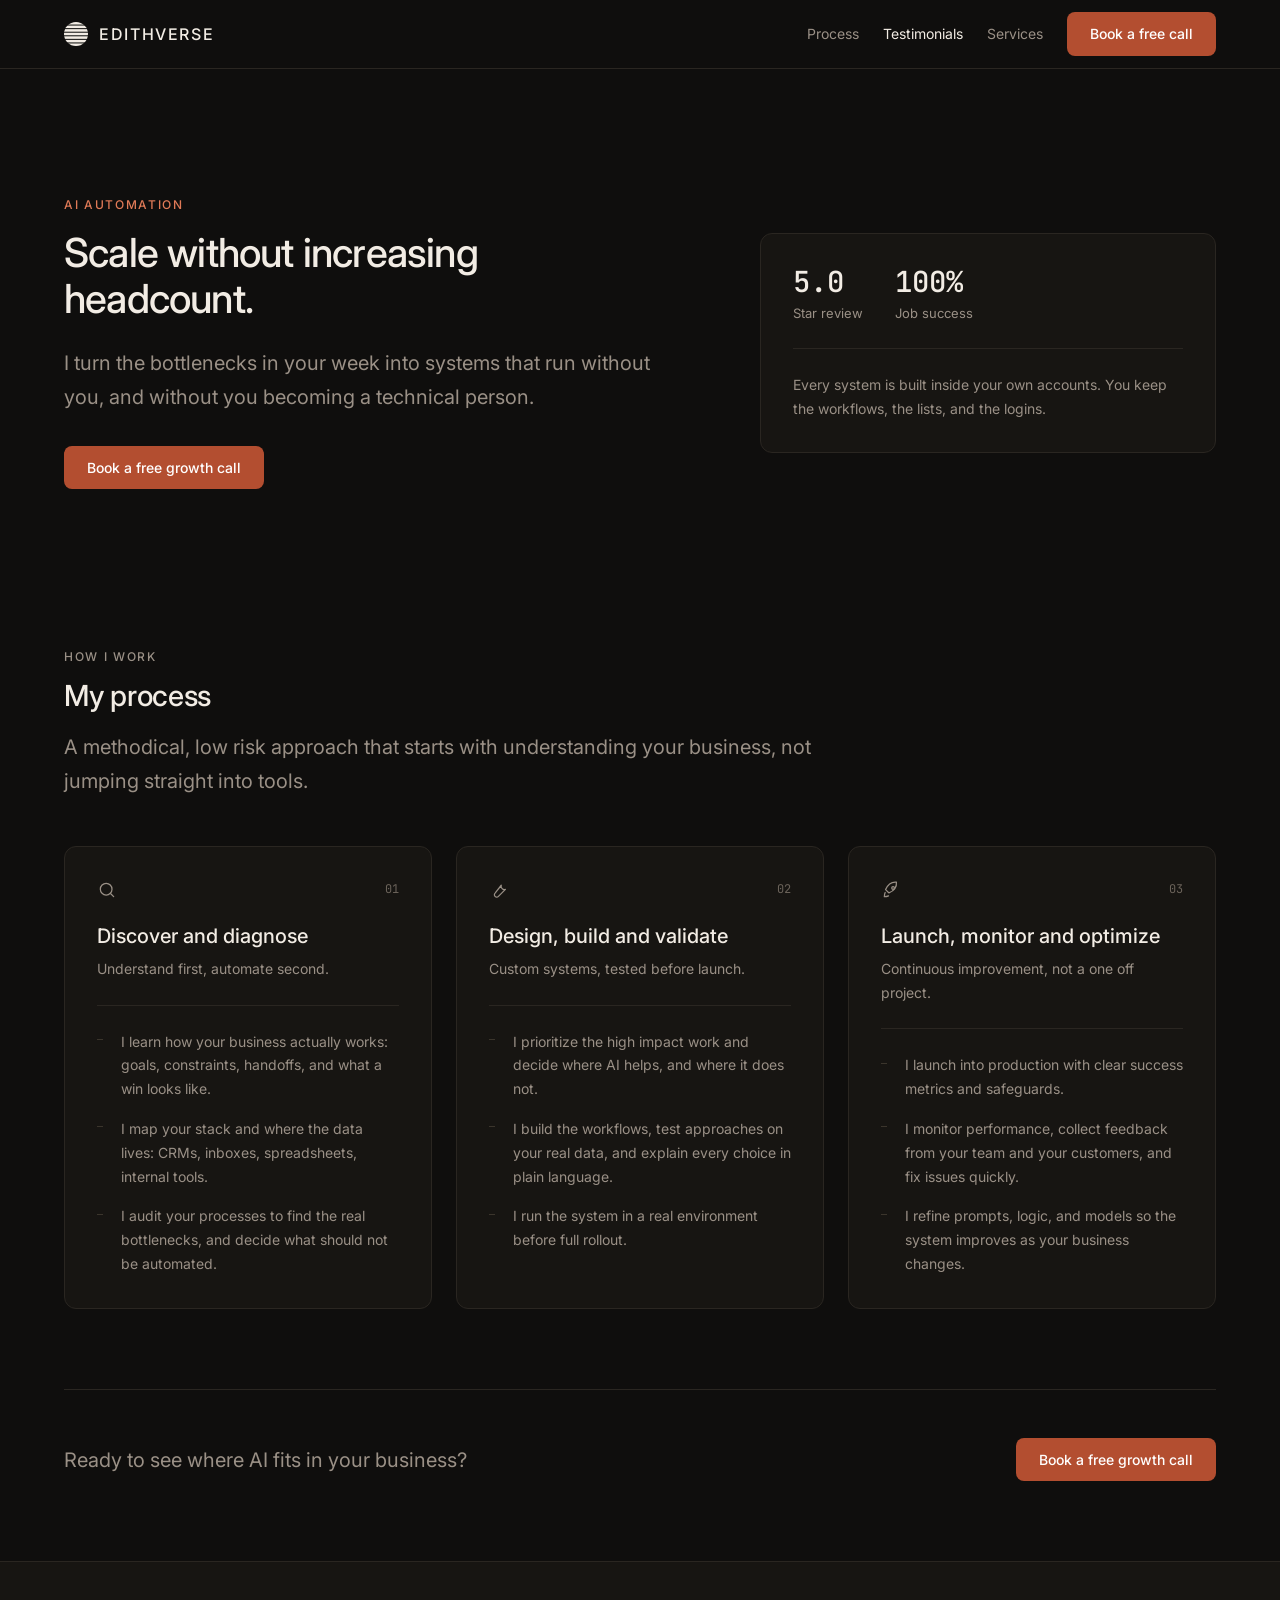
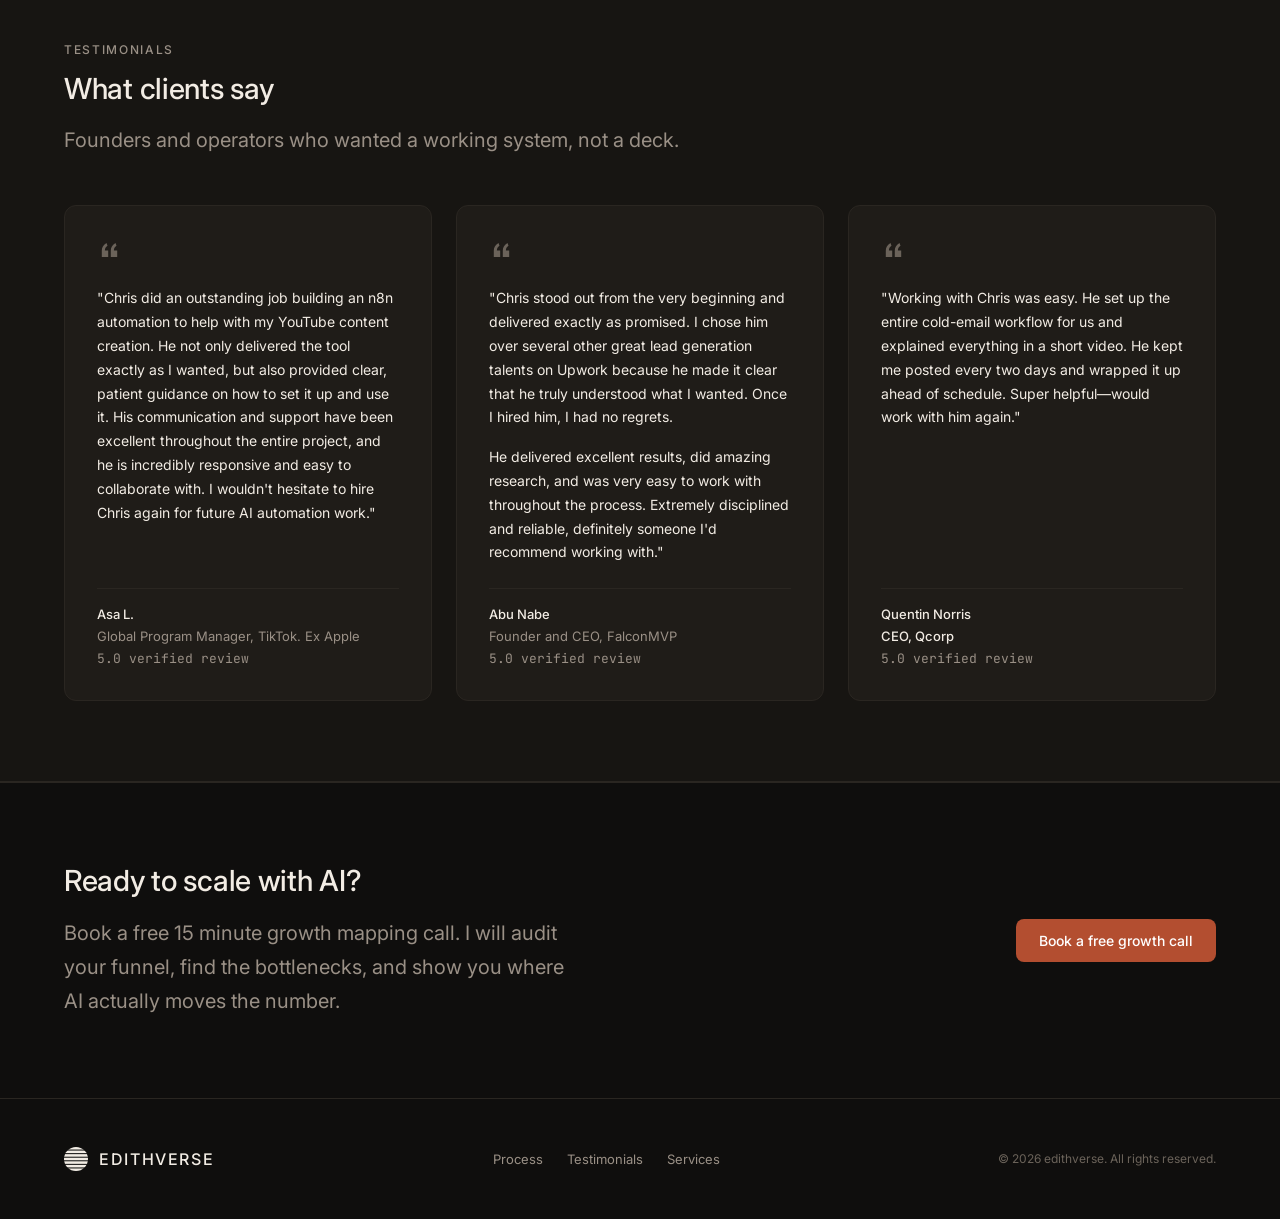
==== index.html @ 5eaa959d "Initial commit: edithverse marketing site Static two-page site, no build step.  - index.html: hero, " ====
<!doctype html>
<html lang="en">
<head>
<meta charset="utf-8">
<meta name="viewport" content="width=device-width, initial-scale=1">
<title>edithverse — AI automation systems</title>
<meta name="description" content="AI automation systems for agencies, recruiters, and real estate teams. Built on your accounts, handed over with no lock in.">
<meta name="theme-color" content="#0F0E0D">
<link rel="preconnect" href="https://fonts.googleapis.com">
<link rel="preconnect" href="https://fonts.gstatic.com" crossorigin>
<link href="https://fonts.googleapis.com/css2?family=Inter:wght@400;500&family=JetBrains+Mono:wght@400;500&display=swap" rel="stylesheet">
<link rel="stylesheet" href="styles.css?v=20260731f">
<link rel="icon" type="image/svg+xml" href="assets/logo/favicon.svg">
</head>
<body>

<a class="skip-link" href="#main">Skip to content</a>

<!-- ============ HEADER ============ -->
<header class="site-header">
  <div class="container header-inner">
    <a class="brand" href="#top">
      <span class="brand-mark" aria-hidden="true">
        <svg viewBox="0 0 100 100">
          <mask id="evBandsNav">
            <rect width="100" height="100" fill="#000"/>
            <g fill="#fff">
              <rect y="0" width="100" height="10.6"/>
              <rect y="14.9" width="100" height="10.6"/>
              <rect y="29.8" width="100" height="10.6"/>
              <rect y="44.7" width="100" height="10.6"/>
              <rect y="59.6" width="100" height="10.6"/>
              <rect y="74.5" width="100" height="10.6"/>
              <rect y="89.4" width="100" height="10.6"/>
            </g>
          </mask>
          <circle cx="50" cy="50" r="50" fill="currentColor" mask="url(#evBandsNav)"/>
        </svg>
      </span>
      <span class="brand-word">edithverse</span>
    </a>

    <nav class="site-nav" aria-label="Primary">
      <a href="#process">Process</a>
      <a href="#testimonials">Testimonials</a>
      <a href="services.html">Services</a>
      <a class="btn btn-primary header-cta" href="https://calendly.com/chrislx/discovery-call" target="_blank" rel="noopener noreferrer">Book a free call</a>
    </nav>
  </div>
</header>

<main id="main">

  <!-- ============ HERO ============ -->
  <section class="hero" id="top">
    <div class="hero-paths" aria-hidden="true">
      <svg viewBox="0 0 696 316" fill="none" preserveAspectRatio="xMidYMid slice">
        <path pathLength="1" d="M-380 -189C-380 -189 -312 216 152 343C616 470 684 875 684 875" stroke-width="0.5" stroke-opacity="0.04" style="--dur:20.0s;--delay:0.0s"/>
        <path pathLength="1" d="M-385 -195C-385 -195 -317 210 157 337C621 464 689 869 689 869" stroke-width="0.53" stroke-opacity="0.049" style="--dur:24.1s;--delay:-18.3s"/>
        <path pathLength="1" d="M-390 -201C-390 -201 -322 204 162 331C626 458 694 863 694 863" stroke-width="0.56" stroke-opacity="0.058" style="--dur:28.2s;--delay:-16.6s"/>
        <path pathLength="1" d="M-395 -207C-395 -207 -327 198 167 325C631 452 699 857 699 857" stroke-width="0.59" stroke-opacity="0.067" style="--dur:22.2s;--delay:-14.9s"/>
        <path pathLength="1" d="M-400 -213C-400 -213 -332 192 172 319C636 446 704 851 704 851" stroke-width="0.62" stroke-opacity="0.076" style="--dur:26.3s;--delay:-13.2s"/>
        <path pathLength="1" d="M-405 -219C-405 -219 -337 186 177 313C641 440 709 845 709 845" stroke-width="0.65" stroke-opacity="0.085" style="--dur:20.3s;--delay:-11.5s"/>
        <path pathLength="1" d="M-410 -225C-410 -225 -342 180 182 307C646 434 714 839 714 839" stroke-width="0.68" stroke-opacity="0.094" style="--dur:24.4s;--delay:-9.8s"/>
        <path pathLength="1" d="M-415 -231C-415 -231 -347 174 187 301C651 428 719 833 719 833" stroke-width="0.71" stroke-opacity="0.103" style="--dur:28.5s;--delay:-8.1s"/>
        <path pathLength="1" d="M-420 -237C-420 -237 -352 168 192 295C656 422 724 827 724 827" stroke-width="0.74" stroke-opacity="0.112" style="--dur:22.5s;--delay:-6.4s"/>
        <path pathLength="1" d="M-425 -243C-425 -243 -357 162 197 289C661 416 729 821 729 821" stroke-width="0.77" stroke-opacity="0.121" style="--dur:26.6s;--delay:-4.7s"/>
        <path pathLength="1" d="M-430 -249C-430 -249 -362 156 202 283C666 410 734 815 734 815" stroke-width="0.8" stroke-opacity="0.13" style="--dur:20.6s;--delay:-3.0s"/>
        <path pathLength="1" d="M-435 -255C-435 -255 -367 150 207 277C671 404 739 809 739 809" stroke-width="0.83" stroke-opacity="0.139" style="--dur:24.7s;--delay:-1.3s"/>
        <path pathLength="1" d="M-440 -261C-440 -261 -372 144 212 271C676 398 744 803 744 803" stroke-width="0.86" stroke-opacity="0.148" style="--dur:28.8s;--delay:-19.6s"/>
        <path pathLength="1" d="M-445 -267C-445 -267 -377 138 217 265C681 392 749 797 749 797" stroke-width="0.89" stroke-opacity="0.157" style="--dur:22.8s;--delay:-17.9s"/>
        <path pathLength="1" d="M-450 -273C-450 -273 -382 132 222 259C686 386 754 791 754 791" stroke-width="0.92" stroke-opacity="0.166" style="--dur:26.9s;--delay:-16.2s"/>
        <path pathLength="1" d="M-455 -279C-455 -279 -387 126 227 253C691 380 759 785 759 785" stroke-width="0.95" stroke-opacity="0.175" style="--dur:20.9s;--delay:-14.5s"/>
        <path pathLength="1" d="M-460 -285C-460 -285 -392 120 232 247C696 374 764 779 764 779" stroke-width="0.98" stroke-opacity="0.184" style="--dur:25.0s;--delay:-12.8s"/>
        <path pathLength="1" d="M-465 -291C-465 -291 -397 114 237 241C701 368 769 773 769 773" stroke-width="1.01" stroke-opacity="0.193" style="--dur:29.1s;--delay:-11.1s"/>
        <path pathLength="1" d="M-470 -297C-470 -297 -402 108 242 235C706 362 774 767 774 767" stroke-width="1.04" stroke-opacity="0.202" style="--dur:23.1s;--delay:-9.4s"/>
        <path pathLength="1" d="M-475 -303C-475 -303 -407 102 247 229C711 356 779 761 779 761" stroke-width="1.07" stroke-opacity="0.211" style="--dur:27.2s;--delay:-7.7s"/>
        <path pathLength="1" d="M-480 -309C-480 -309 -412 96 252 223C716 350 784 755 784 755" stroke-width="1.1" stroke-opacity="0.22" style="--dur:21.2s;--delay:-6.0s"/>
        <path pathLength="1" d="M-485 -315C-485 -315 -417 90 257 217C721 344 789 749 789 749" stroke-width="1.13" stroke-opacity="0.229" style="--dur:25.3s;--delay:-4.3s"/>
        <path pathLength="1" d="M-490 -321C-490 -321 -422 84 262 211C726 338 794 743 794 743" stroke-width="1.16" stroke-opacity="0.238" style="--dur:29.4s;--delay:-2.6s"/>
        <path pathLength="1" d="M-495 -327C-495 -327 -427 78 267 205C731 332 799 737 799 737" stroke-width="1.19" stroke-opacity="0.247" style="--dur:23.4s;--delay:-0.9s"/>
        <path pathLength="1" d="M-500 -333C-500 -333 -432 72 272 199C736 326 804 731 804 731" stroke-width="1.22" stroke-opacity="0.256" style="--dur:27.5s;--delay:-19.2s"/>
        <path pathLength="1" d="M-505 -339C-505 -339 -437 66 277 193C741 320 809 725 809 725" stroke-width="1.25" stroke-opacity="0.265" style="--dur:21.5s;--delay:-17.5s"/>
        <path pathLength="1" d="M-510 -345C-510 -345 -442 60 282 187C746 314 814 719 814 719" stroke-width="1.28" stroke-opacity="0.274" style="--dur:25.6s;--delay:-15.8s"/>
        <path pathLength="1" d="M-515 -351C-515 -351 -447 54 287 181C751 308 819 713 819 713" stroke-width="1.31" stroke-opacity="0.283" style="--dur:29.7s;--delay:-14.1s"/>
        <path pathLength="1" d="M-520 -357C-520 -357 -452 48 292 175C756 302 824 707 824 707" stroke-width="1.34" stroke-opacity="0.292" style="--dur:23.7s;--delay:-12.4s"/>
        <path pathLength="1" d="M-525 -363C-525 -363 -457 42 297 169C761 296 829 701 829 701" stroke-width="1.37" stroke-opacity="0.301" style="--dur:27.8s;--delay:-10.7s"/>
        <path pathLength="1" d="M-530 -369C-530 -369 -462 36 302 163C766 290 834 695 834 695" stroke-width="1.4" stroke-opacity="0.31" style="--dur:21.8s;--delay:-9.0s"/>
        <path pathLength="1" d="M-535 -375C-535 -375 -467 30 307 157C771 284 839 689 839 689" stroke-width="1.43" stroke-opacity="0.319" style="--dur:25.9s;--delay:-7.3s"/>
        <path pathLength="1" d="M-540 -381C-540 -381 -472 24 312 151C776 278 844 683 844 683" stroke-width="1.46" stroke-opacity="0.328" style="--dur:30.0s;--delay:-5.6s"/>
        <path pathLength="1" d="M-545 -387C-545 -387 -477 18 317 145C781 272 849 677 849 677" stroke-width="1.49" stroke-opacity="0.337" style="--dur:24.0s;--delay:-3.9s"/>
        <path pathLength="1" d="M-550 -393C-550 -393 -482 12 322 139C786 266 854 671 854 671" stroke-width="1.52" stroke-opacity="0.346" style="--dur:28.1s;--delay:-2.2s"/>
        <path pathLength="1" d="M-555 -399C-555 -399 -487 6 327 133C791 260 859 665 859 665" stroke-width="1.55" stroke-opacity="0.355" style="--dur:22.1s;--delay:-0.5s"/>
      </svg>
    </div>
    <div class="container hero-grid">
      <div class="hero-copy">
        <p class="eyebrow eyebrow-accent">AI automation</p>
        <h1 class="hero-title">Scale without increasing headcount.</h1>
        <p class="hero-lead">
          I turn the bottlenecks in your week into systems that run without you,
          and without you becoming a technical person.
        </p>
        <a class="btn btn-primary hero-cta" href="https://calendly.com/chrislx/discovery-call" target="_blank" rel="noopener noreferrer">Book a free growth call</a>
      </div>

      <aside class="hero-panel">
        <dl class="stats">
          <div class="stat">
            <dt class="stat-label">Star review</dt>
            <dd class="stat-value">5.0</dd>
          </div>
          <div class="stat">
            <dt class="stat-label">Job success</dt>
            <dd class="stat-value">100%</dd>
          </div>
        </dl>
        <p class="hero-panel-note">
          Every system is built inside your own accounts. You keep the workflows,
          the lists, and the logins.
        </p>
      </aside>
    </div>
  </section>

  <!-- ============ PROCESS ============ -->
  <section class="section" id="process">
    <div class="container">
      <p class="eyebrow">How I work</p>
      <h2 class="section-title">My process</h2>
      <p class="section-lead">
        A methodical, low risk approach that starts with understanding your
        business, not jumping straight into tools.
      </p>

      <div class="cards">
        <article class="card">
          <div class="card-head">
            <span class="card-icon" aria-hidden="true">
              <svg viewBox="0 0 24 24" fill="none" stroke="currentColor" stroke-width="1.5" stroke-linecap="round" stroke-linejoin="round">
                <circle cx="11" cy="11" r="7"/><path d="m20 20-3.5-3.5"/>
              </svg>
            </span>
            <span class="card-step">01</span>
          </div>
          <h3 class="card-title">Discover and diagnose</h3>
          <p class="card-lede">Understand first, automate second.</p>
          <ul class="card-list">
            <li>I learn how your business actually works: goals, constraints, handoffs, and what a win looks like.</li>
            <li>I map your stack and where the data lives: CRMs, inboxes, spreadsheets, internal tools.</li>
            <li>I audit your processes to find the real bottlenecks, and decide what should not be automated.</li>
          </ul>
        </article>

        <article class="card">
          <div class="card-head">
            <span class="card-icon" aria-hidden="true">
              <svg viewBox="0 0 24 24" fill="none" stroke="currentColor" stroke-width="1.5" stroke-linecap="round" stroke-linejoin="round">
                <path d="M14.7 6.3a4 4 0 0 0 5 5l-8.4 8.4a2.8 2.8 0 0 1-4-4l7.4-9.4Z"/>
              </svg>
            </span>
            <span class="card-step">02</span>
          </div>
          <h3 class="card-title">Design, build and validate</h3>
          <p class="card-lede">Custom systems, tested before launch.</p>
          <ul class="card-list">
            <li>I prioritize the high impact work and decide where AI helps, and where it does not.</li>
            <li>I build the workflows, test approaches on your real data, and explain every choice in plain language.</li>
            <li>I run the system in a real environment before full rollout.</li>
          </ul>
        </article>

        <article class="card">
          <div class="card-head">
            <span class="card-icon" aria-hidden="true">
              <svg viewBox="0 0 24 24" fill="none" stroke="currentColor" stroke-width="1.5" stroke-linecap="round" stroke-linejoin="round">
                <path d="M5 15c-1 2-1 4-1 5 1 0 3 0 5-1"/>
                <path d="M9 15 5.5 11.5c3-7 8-9.5 13-9 .5 5-2 10-9 13L9 15Z"/>
                <circle cx="14.5" cy="9.5" r="1.6"/>
              </svg>
            </span>
            <span class="card-step">03</span>
          </div>
          <h3 class="card-title">Launch, monitor and optimize</h3>
          <p class="card-lede">Continuous improvement, not a one off project.</p>
          <ul class="card-list">
            <li>I launch into production with clear success metrics and safeguards.</li>
            <li>I monitor performance, collect feedback from your team and your customers, and fix issues quickly.</li>
            <li>I refine prompts, logic, and models so the system improves as your business changes.</li>
          </ul>
        </article>
      </div>

      <div class="mid-cta">
        <p>Ready to see where AI fits in your business?</p>
        <a class="btn btn-primary" href="https://calendly.com/chrislx/discovery-call" target="_blank" rel="noopener noreferrer">Book a free growth call</a>
      </div>
    </div>
  </section>

  <!-- ============ TESTIMONIALS ============ -->
  <section class="section section-alt" id="testimonials">
    <div class="container">
      <p class="eyebrow">Testimonials</p>
      <h2 class="section-title">What clients say</h2>
      <p class="section-lead">
        Founders and operators who wanted a working system, not a deck.
      </p>

      <div class="cards">
        <figure class="card quote-card">
          <span class="quote-mark" aria-hidden="true">
            <svg viewBox="0 0 24 24" fill="currentColor">
              <path d="M9.5 5C6.5 6.6 4.8 9.3 4.8 12.6V19h6.4v-6.4H7.9c0-2.1.8-3.6 2.6-4.8L9.5 5Zm9 0c-3 1.6-4.7 4.3-4.7 7.6V19h6.4v-6.4h-3.3c0-2.1.8-3.6 2.6-4.8L18.5 5Z"/>
            </svg>
          </span>
          <blockquote>
            "Chris did an outstanding job building an n8n automation to help with my
            YouTube content creation. He not only delivered the tool exactly as I
            wanted, but also provided clear, patient guidance on how to set it up and
            use it. His communication and support have been excellent throughout the
            entire project, and he is incredibly responsive and easy to collaborate
            with. I wouldn't hesitate to hire Chris again for future AI automation work."
          </blockquote>
          <figcaption>
            <span class="quote-name">Asa L.</span>
            <span class="quote-role">Global Program Manager, TikTok. Ex Apple</span>
            <span class="quote-meta">5.0 verified review</span>
          </figcaption>
        </figure>

        <figure class="card quote-card">
          <span class="quote-mark" aria-hidden="true">
            <svg viewBox="0 0 24 24" fill="currentColor">
              <path d="M9.5 5C6.5 6.6 4.8 9.3 4.8 12.6V19h6.4v-6.4H7.9c0-2.1.8-3.6 2.6-4.8L9.5 5Zm9 0c-3 1.6-4.7 4.3-4.7 7.6V19h6.4v-6.4h-3.3c0-2.1.8-3.6 2.6-4.8L18.5 5Z"/>
            </svg>
          </span>
          <blockquote>
            <p>
              "Chris stood out from the very beginning and delivered exactly as
              promised. I chose him over several other great lead generation talents
              on Upwork because he made it clear that he truly understood what I
              wanted. Once I hired him, I had no regrets.
            </p>
            <p>
              He delivered excellent results, did amazing research, and was very easy
              to work with throughout the process. Extremely disciplined and reliable,
              definitely someone I'd recommend working with."
            </p>
          </blockquote>
          <figcaption>
            <span class="quote-name">Abu Nabe</span>
            <span class="quote-role">Founder and CEO, FalconMVP</span>
            <span class="quote-meta">5.0 verified review</span>
          </figcaption>
        </figure>

        <figure class="card quote-card">
          <span class="quote-mark" aria-hidden="true">
            <svg viewBox="0 0 24 24" fill="currentColor">
              <path d="M9.5 5C6.5 6.6 4.8 9.3 4.8 12.6V19h6.4v-6.4H7.9c0-2.1.8-3.6 2.6-4.8L9.5 5Zm9 0c-3 1.6-4.7 4.3-4.7 7.6V19h6.4v-6.4h-3.3c0-2.1.8-3.6 2.6-4.8L18.5 5Z"/>
            </svg>
          </span>
          <blockquote>
            <p>
              "Working with Chris was easy. He set up the entire cold-email workflow
              for us and explained everything in a short video. He kept me posted every
              two days and wrapped it up ahead of schedule. Super helpful—would work
              with him again."
            </p>
          </blockquote>
          <figcaption>
            <span class="quote-name">Quentin Norris</span>
            <span class="quote-name">CEO, Qcorp</span>
            <span class="quote-meta">5.0 verified review</span>
          </figcaption>
        </figure>
      </div>
    </div>
  </section>

  <!-- ============ CLOSING CTA ============ -->
  <section class="section closing" id="closing">
    <div class="container">
      <div class="closing-inner">
        <div class="closing-copy">
          <h2 class="closing-title">Ready to scale with AI?</h2>
          <p class="closing-lead">
            Book a free 15 minute growth mapping call. I will audit your funnel, find
            the bottlenecks, and show you where AI actually moves the number.
          </p>
        </div>
        <a class="btn btn-primary" href="https://calendly.com/chrislx/discovery-call" target="_blank" rel="noopener noreferrer">Book a free growth call</a>
      </div>
    </div>
  </section>

</main>

<!-- ============ FOOTER ============ -->
<footer class="site-footer" id="contact">
  <div class="container footer-inner">
    <a class="brand brand-footer" href="#top">
      <span class="brand-mark" aria-hidden="true">
        <svg viewBox="0 0 100 100">
          <mask id="evBandsFoot">
            <rect width="100" height="100" fill="#000"/>
            <g fill="#fff">
              <rect y="0" width="100" height="10.6"/>
              <rect y="14.9" width="100" height="10.6"/>
              <rect y="29.8" width="100" height="10.6"/>
              <rect y="44.7" width="100" height="10.6"/>
              <rect y="59.6" width="100" height="10.6"/>
              <rect y="74.5" width="100" height="10.6"/>
              <rect y="89.4" width="100" height="10.6"/>
            </g>
          </mask>
          <circle cx="50" cy="50" r="50" fill="currentColor" mask="url(#evBandsFoot)"/>
        </svg>
      </span>
      <span class="brand-word">edithverse</span>
    </a>

    <nav class="footer-links" aria-label="Footer">
      <a href="index.html#process">Process</a>
      <a href="index.html#testimonials">Testimonials</a>
      <a href="services.html">Services</a>
    </nav>

    <p class="footer-fine">© 2026 edithverse. All rights reserved.</p>
  </div>
</footer>

<script src="script.js"></script>
</body>
</html>
---- styles.css ----
/* =====================================================================
   edithverse
   Tokens taken verbatim from the edithverse brand guidelines (clay), section 5.
   Do not invent colours; change them in the guidelines first.
   ===================================================================== */
:root {
  color-scheme: dark;

  --ev-bg: #0F0E0D;
  --ev-surface: #171512;
  --ev-surface-2: #1F1C18;
  --ev-border: #2A2621;
  --ev-border-strong: #3B352C;
  --ev-text: #F2ECE4;
  --ev-text-muted: #9A9086;
  --ev-text-faint: #6B635A;
  --ev-accent: #B34E30;
  --ev-accent-hover: #BE5535;
  --ev-accent-text: #E07A57;
  --ev-accent-quiet: #2A1710;
  --ev-accent-line: #4A2317;
  --ev-on-accent: #FFFFFF;
  --ev-success: #6FBE80;
  --ev-success-bg: #16251A;
  --ev-danger: #EC5F6E;
  --ev-danger-bg: #2A1419;

  --ev-radius-control: 8px;
  --ev-radius-card: 12px;
  --ev-radius-pill: 999px;

  --ev-space-1: 0.25rem;
  --ev-space-2: 0.5rem;
  --ev-space-3: 0.75rem;
  --ev-space-4: 1rem;
  --ev-space-6: 1.5rem;
  --ev-space-8: 2rem;
  --ev-space-12: 3rem;
  --ev-space-20: 5rem;
  --ev-space-32: 8rem;

  --ev-dur: 150ms;
  --ev-ease: cubic-bezier(0.2, 0, 0, 1);

  --ev-font: Inter, Geist, Satoshi, ui-sans-serif, system-ui, sans-serif;
  --ev-mono: "JetBrains Mono", ui-monospace, SFMono-Regular, Menlo, monospace;
}

[data-theme="light"] {
  color-scheme: light;

  --ev-bg: #F7F3EC;
  --ev-surface: #FFFFFF;
  --ev-surface-2: #EFE9DF;
  --ev-border: #DED5C6;
  --ev-border-strong: #C7BBA8;
  --ev-text: #16130F;
  --ev-text-muted: #6B635A;
  --ev-text-faint: #8C8377;
  --ev-accent: #A8402A;
  --ev-accent-hover: #8E3421;
  --ev-accent-text: #9A3A25;
  --ev-accent-quiet: #F6E4DD;
  --ev-accent-line: #E0B9AA;
  --ev-on-accent: #FFFFFF;
  --ev-success: #3D7A4C;
  --ev-success-bg: #E4F0E6;
  --ev-danger: #B32B41;
  --ev-danger-bg: #FAE4E8;
}

/* ---------- reset ---------- */
*, *::before, *::after { box-sizing: border-box; }
html { -webkit-text-size-adjust: 100%; scroll-behavior: smooth; }
body {
  margin: 0;
  background-color: var(--ev-bg);
  color: var(--ev-text);
  font-family: var(--ev-font);
  font-size: 1rem;
  font-weight: 400;
  line-height: 1.7;
  -webkit-font-smoothing: antialiased;
  -moz-osx-font-smoothing: grayscale;
}
h1, h2, h3, h4, h5, h6 { font-size: inherit; font-weight: 500; margin: 0; line-height: 1.25; }
p, ul, dl, dd, figure, blockquote { margin: 0; }
ul { padding: 0; list-style: none; }
img { display: block; max-width: 100%; height: auto; }
a { color: inherit; text-decoration: none; }
button { font: inherit; color: inherit; background: none; cursor: pointer; }

/* Guideline 12: visible keyboard focus on every interactive element. */
:focus-visible {
  outline: none;
  box-shadow: 0 0 0 2px var(--ev-bg), 0 0 0 4px var(--ev-accent-text);
  border-radius: var(--ev-radius-control);
}

.skip-link {
  position: absolute;
  left: -9999px;
  top: var(--ev-space-2);
  padding: var(--ev-space-2) var(--ev-space-4);
  background-color: var(--ev-surface);
  border: 0.5px solid var(--ev-border-strong);
  border-radius: var(--ev-radius-control);
  z-index: 100;
}
.skip-link:focus { left: var(--ev-space-4); }

/* ---------- layout ---------- */
.container {
  width: 100%;
  max-width: 1200px;
  margin-inline: auto;
  padding-inline: var(--ev-space-6);
}
@media (max-width: 380px) { .container { padding-inline: var(--ev-space-4); } }

/* =====================================================================
   TYPE SCALE — guideline section 9
   ===================================================================== */
.eyebrow {
  font-size: 0.75rem;
  font-weight: 500;
  line-height: 1.4;
  text-transform: uppercase;
  letter-spacing: 0.14em;
  color: var(--ev-text-muted);
}
.eyebrow-accent { color: var(--ev-accent-text); }

.section-title {
  margin-top: var(--ev-space-3);
  font-size: 1.8125rem;
  font-weight: 500;
  letter-spacing: -0.01em;
}
.section-lead {
  margin-top: var(--ev-space-4);
  max-width: 58ch;
  font-size: 1.25rem;
  color: var(--ev-text-muted);
}

/* =====================================================================
   BUTTONS — guideline section 10
   Hover transitions colour only. No lift, no scale, no shadow.
   ===================================================================== */
.btn {
  display: inline-block;
  padding: 11px 22px;
  border: 0.5px solid transparent;
  border-radius: var(--ev-radius-control);
  font-size: 0.875rem;
  font-weight: 500;
  line-height: 1.4;
  transition: background-color var(--ev-dur) var(--ev-ease),
              border-color var(--ev-dur) var(--ev-ease),
              color var(--ev-dur) var(--ev-ease);
}
.btn-primary {
  background-color: var(--ev-accent);
  color: var(--ev-on-accent);
}
.btn-primary:hover { background-color: var(--ev-accent-hover); }

.btn-secondary {
  border-color: var(--ev-border-strong);
  color: var(--ev-text);
}
.btn-secondary:hover { border-color: var(--ev-text-muted); }

/* =====================================================================
   HEADER
   ===================================================================== */
.site-header {
  position: sticky;
  top: 0;
  z-index: 50;
  background-color: var(--ev-bg);
  border-bottom: 0.5px solid var(--ev-border);
}
.header-inner {
  display: flex;
  align-items: center;
  justify-content: space-between;
  gap: var(--ev-space-4);
  min-height: 68px;
}

/* Logo: mark is --ev-text, never clay, never gradient (guideline 8). */
.brand {
  display: inline-flex;
  align-items: center;
  gap: 0.7em;
  color: var(--ev-text);
  font-size: 1rem;
  font-weight: 500;
  text-transform: uppercase;
  letter-spacing: 0.1em;
  white-space: nowrap;
}
.brand-mark { display: block; width: 1.5em; height: 1.5em; }
.brand-mark svg { display: block; width: 100%; height: 100%; }
.brand-word { line-height: 1; }

.site-nav { display: flex; align-items: center; gap: var(--ev-space-6); }
.site-nav > a:not(.btn) {
  display: none;
  font-size: 0.875rem;
  color: var(--ev-text-muted);
  transition: color var(--ev-dur) var(--ev-ease);
}
.site-nav > a:not(.btn):hover,
.site-nav > a.is-active { color: var(--ev-text); }

@media (min-width: 720px) { .site-nav > a:not(.btn) { display: inline; } }

/* =====================================================================
   HERO
   No decorative background. The accent is 5% of the page; everything
   else is background, text, and hairlines (guideline 7).
   ===================================================================== */
.hero {
  position: relative;
  overflow: hidden;
  /* Own stacking context, so the artwork and the copy can never be reordered
     by anything outside the hero. */
  isolation: isolate;
  padding-block: var(--ev-space-20);
}
@media (min-width: 720px) { .hero { padding-block: var(--ev-space-32) var(--ev-space-20); } }

/* ---------------------------------------------------------------------
   Floating paths background.
   Vanilla port of the React/motion `FloatingPathsBackground` component
   (kept verbatim at reference/floating-paths.tsx). Same 36 bezier paths,
   same formula, position = -1. motion's pathLength/pathOffset become
   stroke-dasharray/stroke-dashoffset, which needs pathLength="1" on each
   path so the dash units are normalised 0..1.
   --------------------------------------------------------------------- */
.hero-paths {
  position: absolute;
  inset: 0;
  z-index: 0;
  pointer-events: none;
  /* stroke-dashoffset is a paint animation, not a composited one, so this
     element repaints every frame. `contain` walls those repaints inside this
     box so they cannot invalidate, or fail to invalidate, the copy on top. */
  contain: layout paint style;
}
.hero-paths svg {
  display: block;
  width: 100%;
  height: 100%;
  /* Component hardcodes rgba(15,23,42) slate, which is invisible on
     --ev-bg. The brand text colour is the only value that reads here. */
  color: var(--ev-text);
}
.hero-paths path {
  fill: none;
  stroke: currentColor;
  stroke-dasharray: 0.35 0.65;
  animation: ev-path-flow var(--dur, 24s) linear var(--delay, 0s) infinite;
}
/* Only stroke-dashoffset animates. The component also pulsed opacity on every
   path; dropping that halves the per-frame paint work for 36 paths and removes
   any layer-promotion pressure. Depth still varies via the per-path
   stroke-opacity baked into the markup. */
@keyframes ev-path-flow {
  from { stroke-dashoffset: 0; }
  to   { stroke-dashoffset: -2; }
}

/* Hero content sits above the artwork, on its own compositing layer.
   Without the transform the copy shares a paint layer with the animating SVG
   below it, and some GPUs/browsers then fail to repaint the text at all: it
   vanishes until an unrelated invalidation (a click, a scroll) forces a
   redraw. Promoting it makes the copy independent of the artwork's repaints. */
.hero-grid {
  position: relative;
  z-index: 1;
  transform: translateZ(0);
  will-change: transform;
}

/* Two columns from the tablet breakpoint up. Guideline 9 caps headlines at
   22ch and body at 68ch, so on a wide screen a single left column leaves the
   right half empty and the page reads like a stretched phone layout. The
   proof panel fills that space without touching the line-length rules. */
.hero-grid {
  display: grid;
  gap: var(--ev-space-12);
  align-items: center;
}
@media (min-width: 860px) {
  .hero-grid {
    grid-template-columns: minmax(0, 1.15fr) minmax(300px, 0.85fr);
    gap: var(--ev-space-20);
  }
}

.hero-title {
  margin-top: var(--ev-space-4);
  /* Guideline scale caps the hero at 2.5rem; clamp keeps 320px usable. */
  font-size: clamp(1.75rem, 7vw, 2.5rem);
  font-weight: 500;
  line-height: 1.15;
  letter-spacing: -0.02em;
  max-width: 22ch;
}
.hero-lead {
  margin-top: var(--ev-space-6);
  max-width: 58ch;
  font-size: 1.25rem;
  color: var(--ev-text-muted);
}
.hero-cta { margin-top: var(--ev-space-8); }

.hero-panel {
  padding: var(--ev-space-8);
  background-color: var(--ev-surface);
  border: 0.5px solid var(--ev-border);
  border-radius: var(--ev-radius-card);
}
.hero-panel-note {
  margin-top: var(--ev-space-6);
  padding-top: var(--ev-space-6);
  border-top: 0.5px solid var(--ev-border);
  font-size: 0.875rem;
  color: var(--ev-text-muted);
}

.stats {
  display: flex;
  flex-wrap: wrap;
  gap: var(--ev-space-8);
}
.stat { display: flex; flex-direction: column-reverse; gap: var(--ev-space-1); }
.stat-value {
  margin: 0;
  font-family: var(--ev-mono);
  font-size: 1.8125rem;
  font-weight: 500;
  line-height: 1.1;
}
/* Guideline 7 allows one highlighted number, but the hero already spends its
   three on the eyebrow, the CTA, and the next section's eyebrow scrolling in.
   Add .stat-value-accent to a single number only if one of those goes away. */
.stat-value-accent { color: var(--ev-accent-text); }
.stat-label {
  font-size: 0.8125rem;
  color: var(--ev-text-muted);
}

/* =====================================================================
   SECTIONS
   ===================================================================== */
.section { padding-block: var(--ev-space-20); }
.section-alt { background-color: var(--ev-surface); border-block: 0.5px solid var(--ev-border); }

/* =====================================================================
   CARDS — guideline section 10
   No shadows anywhere in dark mode. Depth comes from surface lightness.
   ===================================================================== */
.cards {
  display: grid;
  gap: var(--ev-space-6);
  margin-top: var(--ev-space-12);
  align-items: start;
}
@media (min-width: 900px) { .cards { grid-template-columns: repeat(3, 1fr); } }

.card {
  height: 100%;
  padding: var(--ev-space-8);
  background-color: var(--ev-surface);
  border: 0.5px solid var(--ev-border);
  border-radius: var(--ev-radius-card);
}
.section-alt .card { background-color: var(--ev-surface-2); }

.card-head {
  display: flex;
  align-items: center;
  justify-content: space-between;
  gap: var(--ev-space-4);
}
/* Non-interactive icons are never clay (guideline 7). */
.card-icon { display: block; color: var(--ev-text-muted); }
.card-icon svg { display: block; width: 1.25rem; height: 1.25rem; }

.card-step {
  font-family: var(--ev-mono);
  font-size: 0.75rem;
  color: var(--ev-text-faint);
}

.card-title {
  margin-top: var(--ev-space-6);
  font-size: 1.25rem;
  font-weight: 500;
}
.card-lede {
  margin-top: var(--ev-space-2);
  font-size: 0.875rem;
  color: var(--ev-text-muted);
}
.card-list {
  margin-top: var(--ev-space-6);
  padding-top: var(--ev-space-6);
  border-top: 0.5px solid var(--ev-border);
  display: grid;
  gap: var(--ev-space-4);
  font-size: 0.875rem;
  color: var(--ev-text-muted);
}
.card-list li { position: relative; padding-left: var(--ev-space-6); }
.card-list li::before {
  content: "";
  position: absolute;
  left: 0;
  top: 0.65em;
  width: 6px;
  height: 0.5px;
  background-color: var(--ev-border-strong);
}

/* ---------- mid-page CTA ---------- */
.mid-cta {
  margin-top: var(--ev-space-20);
  padding-top: var(--ev-space-12);
  border-top: 0.5px solid var(--ev-border);
  display: flex;
  flex-wrap: wrap;
  align-items: center;
  justify-content: space-between;
  gap: var(--ev-space-6);
}
.mid-cta p { font-size: 1.25rem; color: var(--ev-text-muted); }

/* =====================================================================
   TESTIMONIALS
   ===================================================================== */
.quote-card { display: flex; flex-direction: column; }
.quote-mark { display: block; color: var(--ev-text-faint); }
.quote-mark svg { display: block; width: 1.5rem; height: 1.5rem; }

.quote-card blockquote {
  margin-top: var(--ev-space-6);
  flex: 1;
  font-size: 0.875rem;
  color: var(--ev-text);
}
.quote-card blockquote p + p { margin-top: var(--ev-space-4); }
.quote-card figcaption {
  margin-top: var(--ev-space-6);
  padding-top: var(--ev-space-4);
  border-top: 0.5px solid var(--ev-border);
  display: grid;
  gap: 0.15rem;
  font-size: 0.8125rem;
  line-height: 1.5;
}
.quote-name { color: var(--ev-text); font-weight: 500; }
.quote-role { color: var(--ev-text-muted); }
/* Muted, not faint. This is social proof a reader should be able to read,
   so it does not qualify for the metadata exception in guideline 2. */
.quote-meta { font-family: var(--ev-mono); color: var(--ev-text-muted); }

/* =====================================================================
   SERVICES
   ===================================================================== */
.services {
  margin-top: var(--ev-space-12);
  display: grid;
  gap: var(--ev-space-6);
  align-items: start;
}
@media (min-width: 620px) { .services { grid-template-columns: repeat(2, 1fr); } }
@media (min-width: 940px) { .services { grid-template-columns: repeat(3, 1fr); } }

.service {
  height: 100%;
  display: flex;
  flex-direction: column;
  padding: var(--ev-space-6);
  background-color: var(--ev-surface);
  border: 0.5px solid var(--ev-border);
  border-radius: var(--ev-radius-card);
  transition: border-color var(--ev-dur) var(--ev-ease);
}
.service:hover { border-color: var(--ev-border-strong); }

.service-name { font-size: 1.25rem; font-weight: 500; }
.service-desc {
  margin-top: var(--ev-space-3);
  flex: 1;
  font-size: 0.875rem;
  color: var(--ev-text-muted);
}

/* Tag pills are labels, not links, so they stay neutral. Clay is reserved for
   things you click and things you want counted (guideline 7). */
.service-tags {
  margin-top: var(--ev-space-6);
  display: flex;
  flex-wrap: wrap;
  gap: var(--ev-space-2);
}
.service-tags li {
  padding: 0.25rem 0.6rem;
  background-color: var(--ev-surface-2);
  border: 0.5px solid var(--ev-border);
  border-radius: var(--ev-radius-pill);
  font-size: 0.75rem;
  line-height: 1.5;
  color: var(--ev-text-muted);
  white-space: nowrap;
}

/* =====================================================================
   CLOSING CTA
   ===================================================================== */
.closing { border-top: 0.5px solid var(--ev-border); }

/* Text left, action right on desktop. Left aligned like every other section:
   never give .closing-inner margin-inline: auto, it centres against the page. */
.closing-inner {
  display: grid;
  gap: var(--ev-space-8);
  align-items: center;
}
@media (min-width: 860px) {
  .closing-inner {
    grid-template-columns: minmax(0, 1fr) auto;
    gap: var(--ev-space-20);
  }
}
.closing-copy { max-width: 52ch; }
.closing-title { font-size: 1.8125rem; font-weight: 500; letter-spacing: -0.01em; }
.closing-lead {
  margin-top: var(--ev-space-4);
  font-size: 1.25rem;
  color: var(--ev-text-muted);
}
.closing .btn { justify-self: start; }

/* Services page: no hero above it, so it needs its own top breathing room. */
.section-first { padding-top: var(--ev-space-20); }
@media (min-width: 720px) { .section-first { padding-top: var(--ev-space-32); } }

.site-nav a[aria-current="page"] { color: var(--ev-text); }

/* Mobile header. The nav links collapse into the footer nav below 720px, so the
   header keeps the brand and the booking action. Both fit at 320px once the
   header CTA is the short "Book a free call" label: the lockup and the button
   step down a size together. The mark stays at 1.6em of 0.8125rem = 21px, above
   the 20px floor guideline 8 sets for the mark. */
@media (max-width: 559px) {
  .header-inner { gap: var(--ev-space-3); min-height: 60px; }
  .brand { font-size: 0.8125rem; gap: 0.55em; }
  .brand-mark { width: 1.6em; height: 1.6em; }
  .header-cta { padding: 9px 14px; font-size: 0.8125rem; }
}

/* =====================================================================
   FOOTER
   ===================================================================== */
.site-footer {
  border-top: 0.5px solid var(--ev-border);
  padding-block: var(--ev-space-12);
}
.footer-inner {
  display: flex;
  flex-wrap: wrap;
  align-items: center;
  justify-content: space-between;
  gap: var(--ev-space-6);
}
.footer-links {
  display: flex;
  flex-wrap: wrap;
  gap: var(--ev-space-6);
  font-size: 0.8125rem;
  color: var(--ev-text-muted);
}
.footer-links a { transition: color var(--ev-dur) var(--ev-ease); }
.footer-links a:hover { color: var(--ev-text); }
/* --ev-text-faint is for fine print only, never a paragraph (guideline 2). */
.footer-fine { font-size: 0.75rem; color: var(--ev-text-faint); }

/* =====================================================================
   MOTION — guideline section 10
   ===================================================================== */
@media (prefers-reduced-motion: reduce) {
  html { scroll-behavior: auto; }
  *, *::before, *::after {
    transition-duration: 0.01ms !important;
    animation-duration: 0.01ms !important;
  }
  /* The source component animates unconditionally. Guideline 12 requires this
     opt-out, so the paths hold still instead of snapping to a 0.01ms loop. */
  .hero-paths path { animation: none !important; opacity: 0.5; }
}
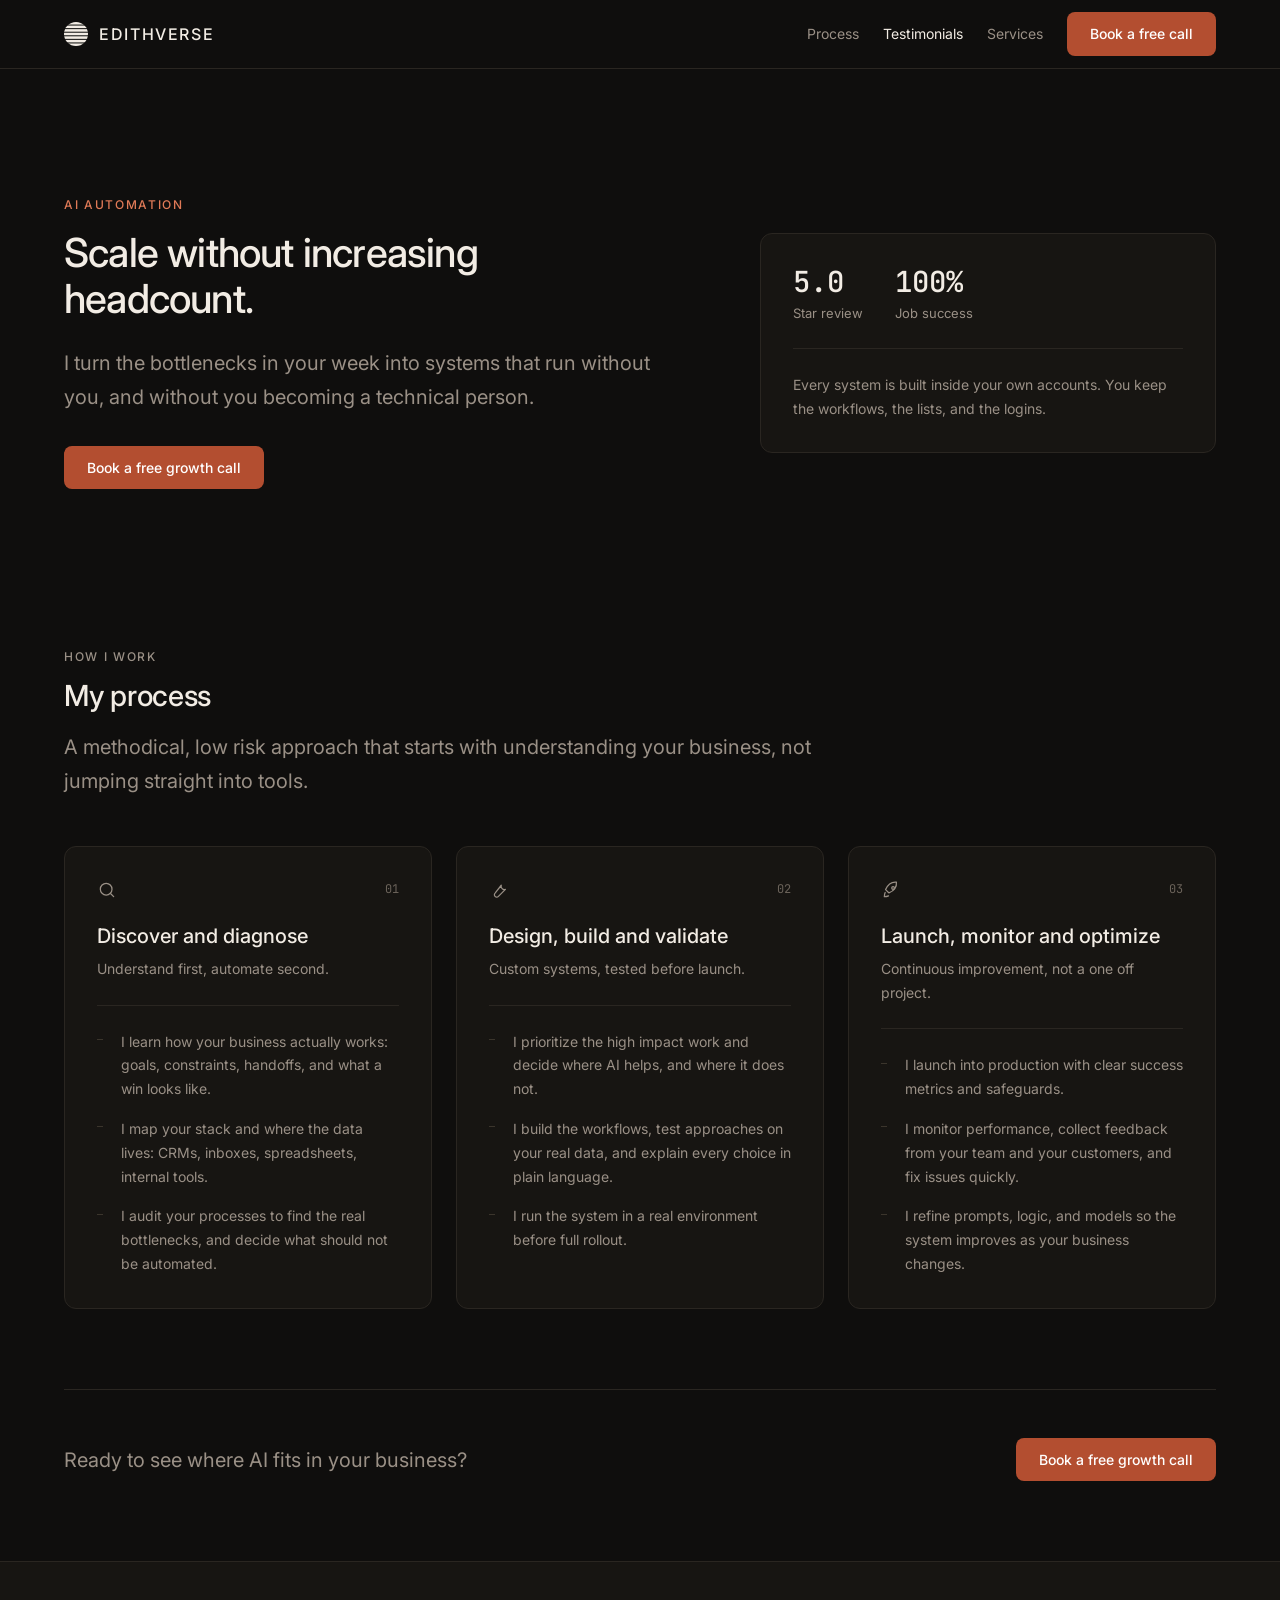
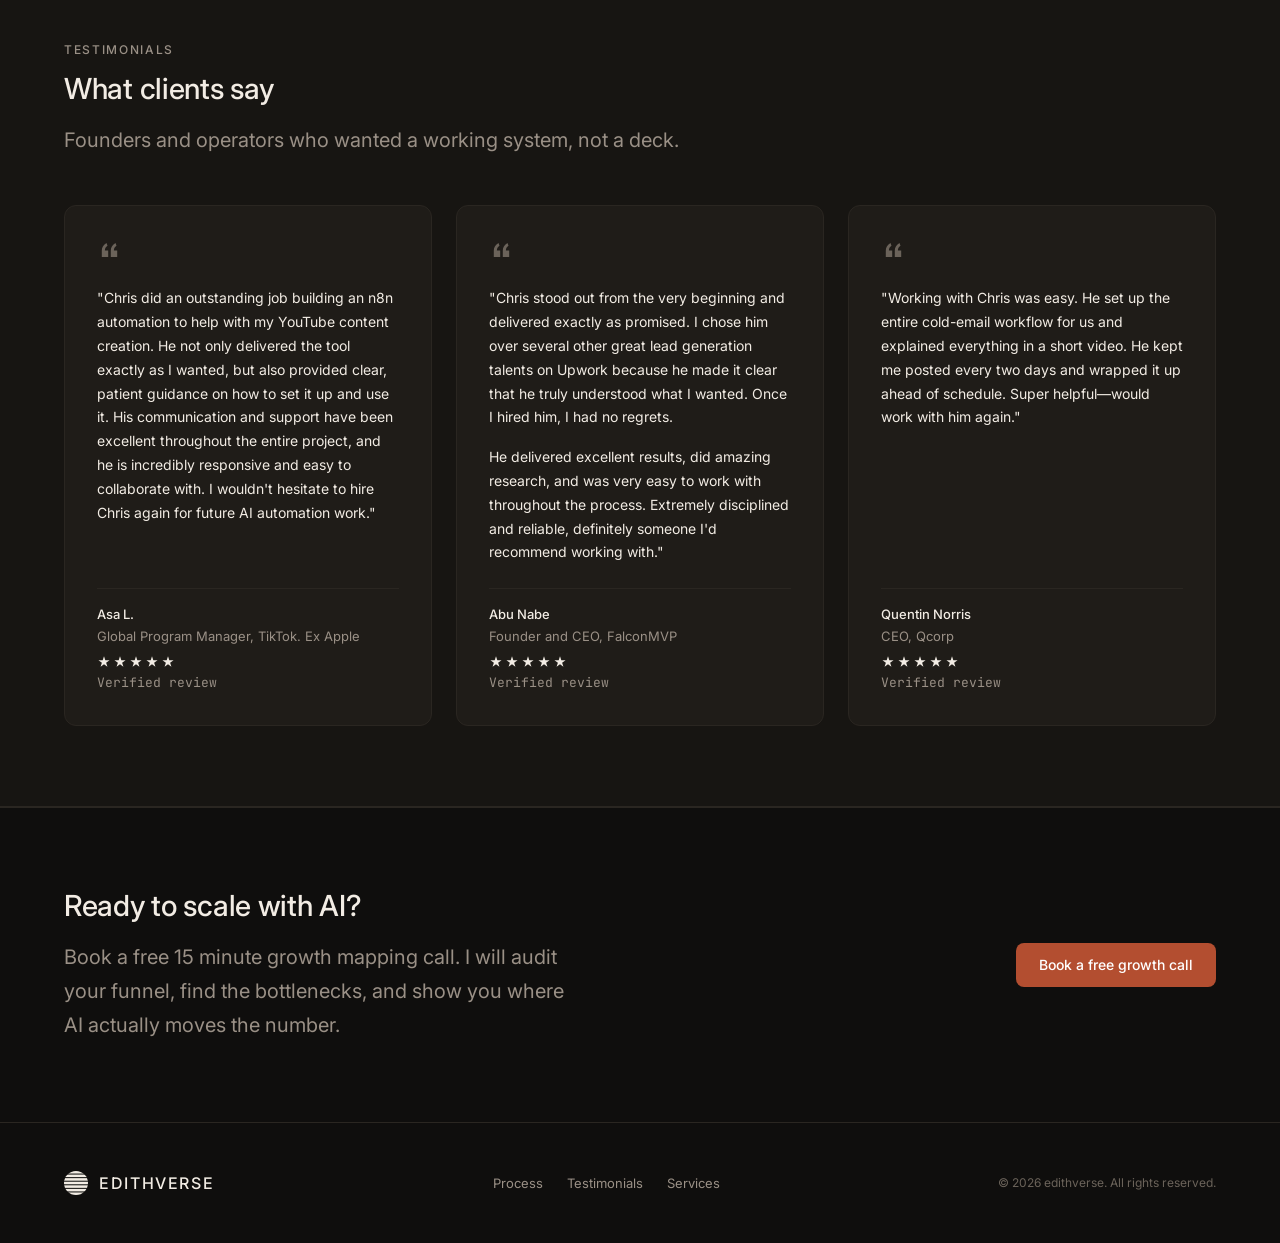
==== commit 43b10f19: "Show testimonial ratings as stars above a "Verified review" line Replaces the "5.0 verified review" " ====
--- a/index.html
+++ b/index.html
@@ -9,7 +9,7 @@
 <link rel="preconnect" href="https://fonts.googleapis.com">
 <link rel="preconnect" href="https://fonts.gstatic.com" crossorigin>
 <link href="https://fonts.googleapis.com/css2?family=Inter:wght@400;500&family=JetBrains+Mono:wght@400;500&display=swap" rel="stylesheet">
-<link rel="stylesheet" href="styles.css?v=20260731f">
+<link rel="stylesheet" href="styles.css?v=20260801b">
 <link rel="icon" type="image/svg+xml" href="assets/logo/favicon.svg">
 </head>
 <body>
@@ -200,6 +200,13 @@
 
   <!-- ============ TESTIMONIALS ============ -->
   <section class="section section-alt" id="testimonials">
+    <!-- Star drawn once as a symbol, referenced five times per card. Geometry is
+         a plain 5-point star: outer radius 10, inner 3.82, on a 24 grid. -->
+    <svg class="ev-sprite" aria-hidden="true" focusable="false">
+      <symbol id="ev-star" viewBox="0 0 24 24">
+        <path d="M12.00 2.00 L14.25 8.91 L21.51 8.91 L15.63 13.18 L17.88 20.09 L12.00 15.82 L6.12 20.09 L8.37 13.18 L2.49 8.91 L9.75 8.91 Z"/>
+      </symbol>
+    </svg>
     <div class="container">
       <p class="eyebrow">Testimonials</p>
       <h2 class="section-title">What clients say</h2>
@@ -225,7 +232,14 @@
           <figcaption>
             <span class="quote-name">Asa L.</span>
             <span class="quote-role">Global Program Manager, TikTok. Ex Apple</span>
-            <span class="quote-meta">5.0 verified review</span>
+            <span class="quote-stars" role="img" aria-label="Rated 5 out of 5">
+              <svg aria-hidden="true"><use href="#ev-star"/></svg>
+              <svg aria-hidden="true"><use href="#ev-star"/></svg>
+              <svg aria-hidden="true"><use href="#ev-star"/></svg>
+              <svg aria-hidden="true"><use href="#ev-star"/></svg>
+              <svg aria-hidden="true"><use href="#ev-star"/></svg>
+            </span>
+            <span class="quote-meta">Verified review</span>
           </figcaption>
         </figure>
 
@@ -251,7 +265,14 @@
           <figcaption>
             <span class="quote-name">Abu Nabe</span>
             <span class="quote-role">Founder and CEO, FalconMVP</span>
-            <span class="quote-meta">5.0 verified review</span>
+            <span class="quote-stars" role="img" aria-label="Rated 5 out of 5">
+              <svg aria-hidden="true"><use href="#ev-star"/></svg>
+              <svg aria-hidden="true"><use href="#ev-star"/></svg>
+              <svg aria-hidden="true"><use href="#ev-star"/></svg>
+              <svg aria-hidden="true"><use href="#ev-star"/></svg>
+              <svg aria-hidden="true"><use href="#ev-star"/></svg>
+            </span>
+            <span class="quote-meta">Verified review</span>
           </figcaption>
         </figure>
 
@@ -271,8 +292,15 @@
           </blockquote>
           <figcaption>
             <span class="quote-name">Quentin Norris</span>
-            <span class="quote-name">CEO, Qcorp</span>
-            <span class="quote-meta">5.0 verified review</span>
+            <span class="quote-role">CEO, Qcorp</span>
+            <span class="quote-stars" role="img" aria-label="Rated 5 out of 5">
+              <svg aria-hidden="true"><use href="#ev-star"/></svg>
+              <svg aria-hidden="true"><use href="#ev-star"/></svg>
+              <svg aria-hidden="true"><use href="#ev-star"/></svg>
+              <svg aria-hidden="true"><use href="#ev-star"/></svg>
+              <svg aria-hidden="true"><use href="#ev-star"/></svg>
+            </span>
+            <span class="quote-meta">Verified review</span>
           </figcaption>
         </figure>
       </div>
--- a/styles.css
+++ b/styles.css
@@ -470,6 +470,28 @@
    so it does not qualify for the metadata exception in guideline 2. */
 .quote-meta { font-family: var(--ev-mono); color: var(--ev-text-muted); }
 
+/* Star rating, sitting between the client's role and "Verified review".
+   The sprite holds the geometry; these are the five references to it. */
+.ev-sprite { display: none; }
+
+.quote-stars {
+  display: flex;
+  justify-self: start;
+  gap: 0.15em;
+  margin-block: 0.35rem 0.15rem;
+  /* --ev-text, deliberately NOT clay. Three cards x five stars is fifteen
+     marks in one viewport; guideline 7 caps clay at three. Gold is not in
+     the palette at all, and would need a gradient the guideline bans. */
+  color: var(--ev-text);
+}
+
+.quote-stars svg {
+  flex: none;
+  width: 0.875rem;
+  height: 0.875rem;
+  fill: currentColor;
+}
+
 /* =====================================================================
    SERVICES
    ===================================================================== */
